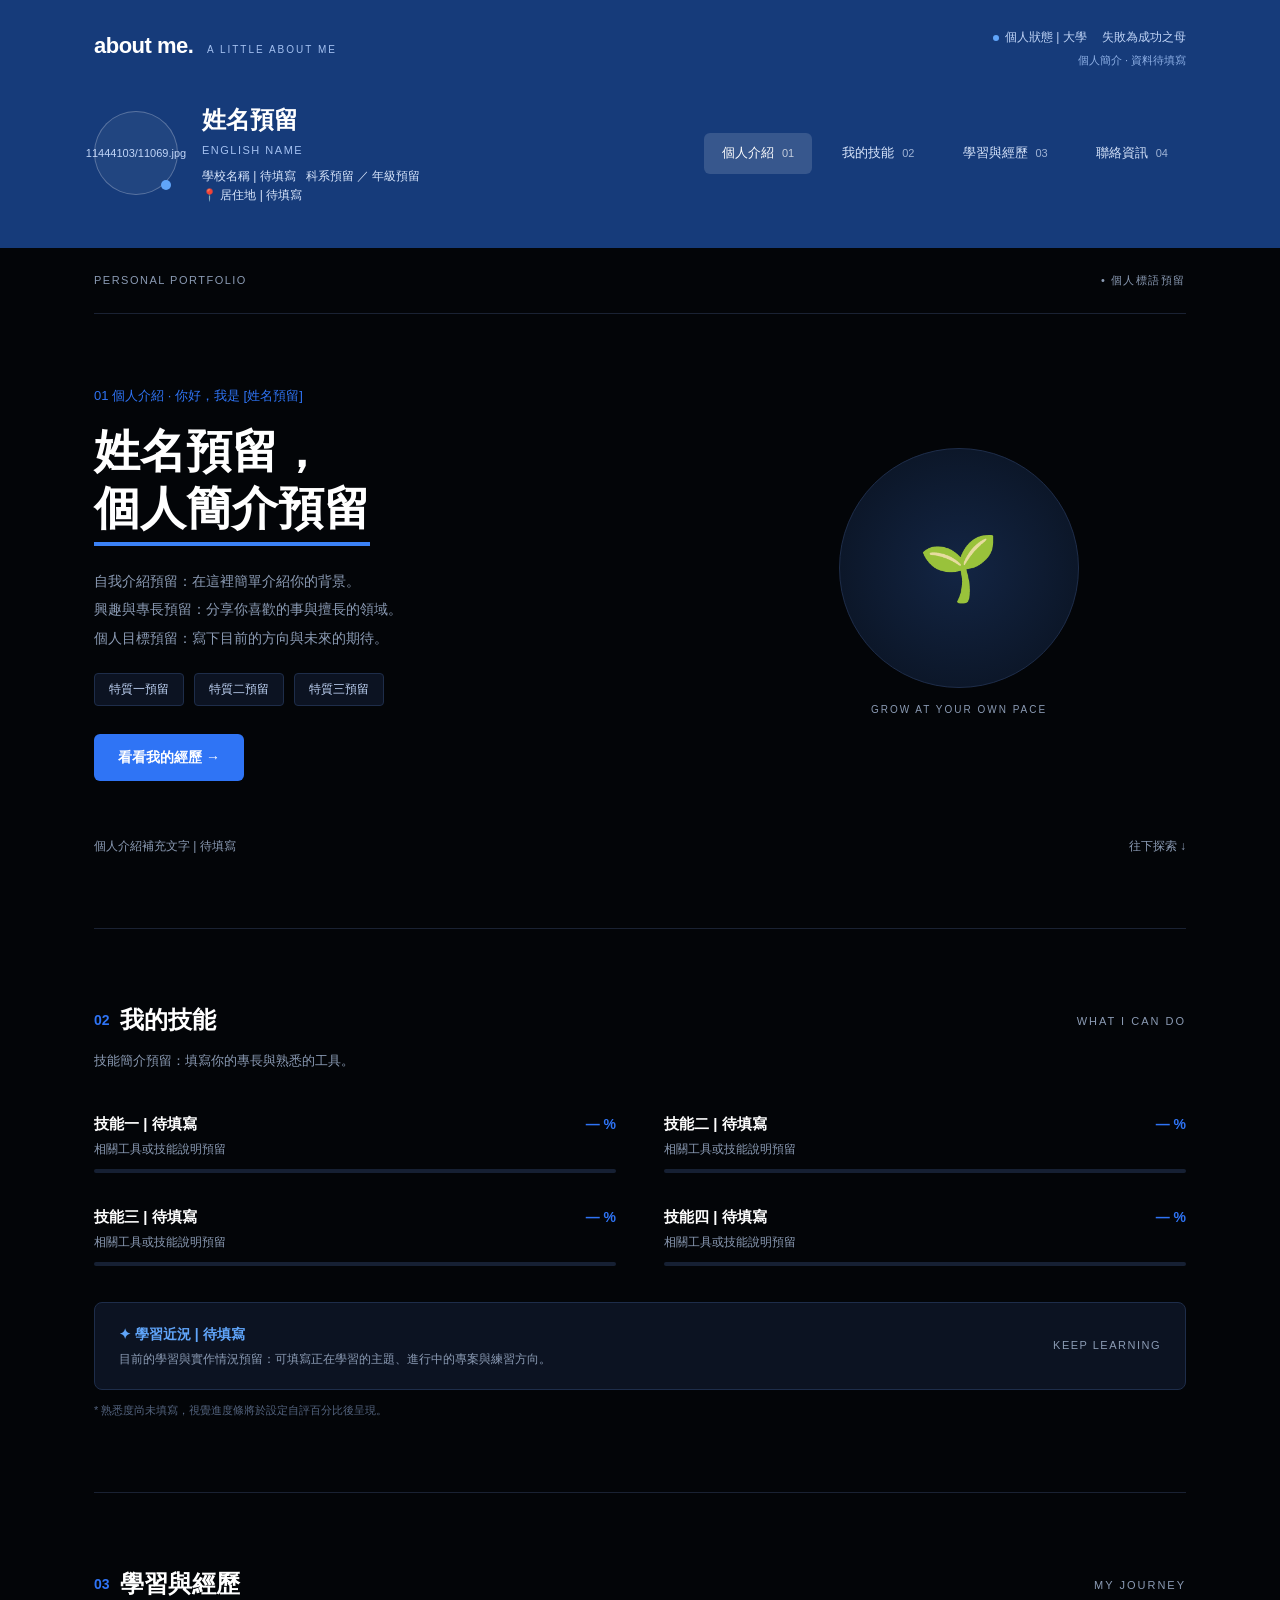
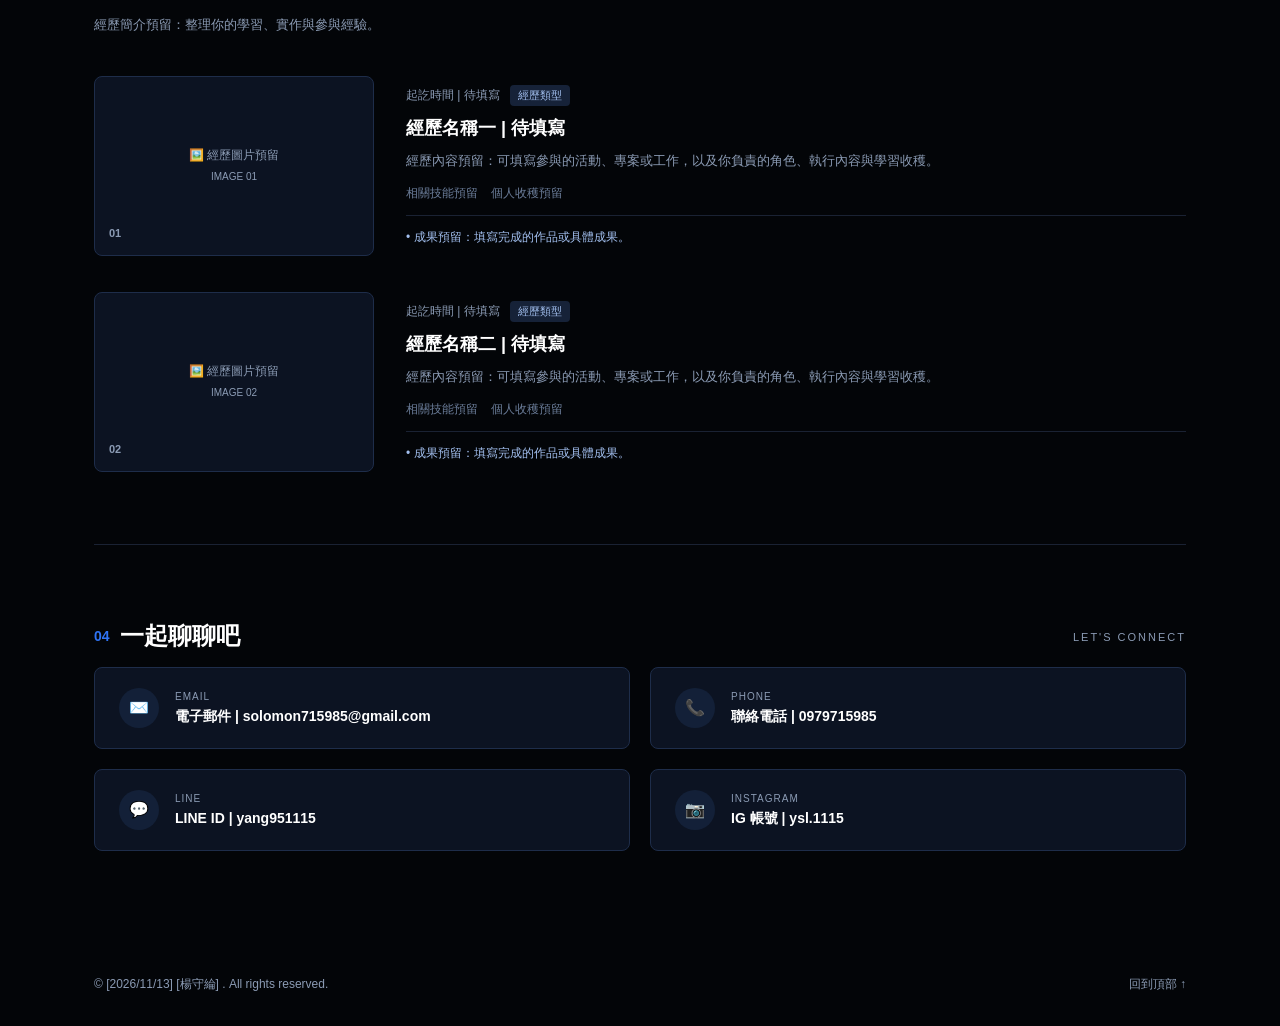
==== index.html @ 5f352452 "Add files via upload" ====
<!DOCTYPE html>
<html lang="zh-Hant">
<head>
    <meta charset="UTF-8">
    <meta name="viewport" content="width=device-width, initial-scale=1.0">
    <title>About Me - 個人作品集</title>
    <style>
        /* 全域樣式設定 */
        :root {
            --bg-black: #030508;
            --header-blue: #163b7a;
            --card-bg: #0c1322;
            --card-border: #1e2d4a;
            --accent-blue: #2f74f5;
            --text-main: #ffffff;
            --text-sub: #8b9bb4;
            --divider: #1a2233;
        }

        * {
            box-sizing: border-box;
            margin: 0;
            padding: 0;
        }

        html {
            scroll-behavior: smooth;
        }

        body {
            background-color: var(--bg-black);
            color: var(--text-main);
            font-family: "PingFang TC", "Microsoft JhengHei", -apple-system, BlinkMacSystemFont, sans-serif;
            line-height: 1.6;
        }

        .container {
            max-width: 1140px;
            margin: 0 auto;
            padding: 0 24px;
        }

        /* ================= 頁首 <header> ================= */
        header {
            background-color: var(--header-blue);
            padding: 28px 0 42px;
        }

        .header-top {
            display: flex;
            justify-content: space-between;
            align-items: flex-start;
            margin-bottom: 32px;
        }

        .logo {
            font-size: 22px;
            font-weight: 800;
            letter-spacing: -0.5px;
        }

        .logo span {
            font-size: 10px;
            font-weight: 400;
            letter-spacing: 2px;
            color: #a3c0f0;
            margin-left: 8px;
        }

        /* 右上角 <aside> */
        .header-aside {
            text-align: right;
            font-size: 12px;
            color: #c2d6f8;
        }

        .header-aside .status {
            display: inline-flex;
            align-items: center;
            gap: 6px;
            margin-right: 12px;
        }

        .header-aside .dot {
            width: 6px;
            height: 6px;
            background-color: #60a5fa;
            border-radius: 50%;
            display: inline-block;
        }

        .header-aside .sub-note {
            font-size: 11px;
            color: #8eb0e6;
            margin-top: 4px;
        }

        .header-main {
            display: flex;
            justify-content: space-between;
            align-items: center;
            flex-wrap: wrap;
            gap: 24px;
        }

        .profile-box {
            display: flex;
            align-items: center;
            gap: 24px;
        }

        .avatar-circle {
            width: 84px;
            height: 84px;
            border-radius: 50%;
            border: 1px solid rgba(255, 255, 255, 0.25);
            background-color: rgba(255, 255, 255, 0.05);
            display: flex;
            flex-direction: column;
            align-items: center;
            justify-content: center;
            font-size: 11px;
            color: #c2d6f8;
            position: relative;
        }

        .avatar-circle::after {
            content: "";
            width: 10px;
            height: 10px;
            background-color: #60a5fa;
            border-radius: 50%;
            position: absolute;
            bottom: 4px;
            right: 6px;
        }

        .profile-info h1 {
            font-size: 24px;
            margin-bottom: 2px;
        }

        .profile-info .en-name {
            font-size: 11px;
            letter-spacing: 1.5px;
            color: #a3c0f0;
            margin-bottom: 8px;
        }

        .profile-info .meta {
            font-size: 12px;
            color: #d9e6fc;
        }

        /* 導覽列 <nav> */
        nav ul {
            list-style: none;
            display: flex;
            gap: 12px;
            flex-wrap: wrap;
        }

        nav a {
            text-decoration: none;
            color: #d9e6fc;
            font-size: 13px;
            padding: 10px 18px;
            border-radius: 6px;
            display: inline-flex;
            align-items: center;
            gap: 8px;
            transition: background 0.2s;
        }

        nav a:hover, nav a.active {
            background-color: rgba(255, 255, 255, 0.14);
            color: #ffffff;
        }

        nav a span.num {
            font-size: 11px;
            opacity: 0.7;
        }

        /* ================= 頂部標語條 <aside> ================= */
        .top-banner-aside {
            display: flex;
            justify-content: space-between;
            align-items: center;
            padding: 24px 0;
            border-bottom: 1px solid var(--divider);
            font-size: 11px;
            letter-spacing: 1.5px;
            color: var(--text-sub);
        }

        /* ================= 共用區塊樣式 <section> ================= */
        section {
            padding: 72px 0;
            border-bottom: 1px solid var(--divider);
        }

        .section-header {
            display: flex;
            justify-content: space-between;
            align-items: baseline;
            margin-bottom: 12px;
        }

        .section-title {
            font-size: 24px;
            font-weight: 700;
            display: flex;
            align-items: center;
            gap: 10px;
        }

        .section-title .sec-num {
            color: var(--accent-blue);
            font-size: 14px;
            font-weight: 700;
        }

        .section-en {
            font-size: 11px;
            letter-spacing: 2px;
            color: var(--text-sub);
        }

        .section-desc {
            font-size: 13px;
            color: var(--text-sub);
            margin-bottom: 40px;
        }

        /* ================= 01 個人介紹 ================= */
        .hero-grid {
            display: grid;
            grid-template-columns: 1.3fr 1fr;
            gap: 48px;
            align-items: center;
        }

        .hero-kicker {
            color: var(--accent-blue);
            font-size: 13px;
            margin-bottom: 16px;
        }

        .hero-heading {
            font-size: 46px;
            font-weight: 800;
            line-height: 1.25;
            margin-bottom: 24px;
        }

        .hero-heading .underline {
            display: inline-block;
            border-bottom: 4px solid #3b82f6;
            padding-bottom: 4px;
        }

        .hero-lines {
            font-size: 14px;
            color: var(--text-sub);
            margin-bottom: 24px;
        }

        .hero-lines p {
            margin-bottom: 6px;
        }

        .trait-tags {
            display: flex;
            gap: 10px;
            margin-bottom: 28px;
        }

        .trait-tags span {
            background-color: var(--card-bg);
            border: 1px solid var(--card-border);
            padding: 6px 14px;
            border-radius: 4px;
            font-size: 12px;
            color: #c2d6f8;
        }

        .btn-primary {
            display: inline-flex;
            align-items: center;
            gap: 10px;
            background-color: var(--accent-blue);
            color: #ffffff;
            text-decoration: none;
            padding: 12px 24px;
            border-radius: 6px;
            font-size: 14px;
            font-weight: 600;
        }

        .hero-visual {
            display: flex;
            flex-direction: column;
            align-items: center;
        }

        .plant-circle {
            width: 240px;
            height: 240px;
            border-radius: 50%;
            background: radial-gradient(circle, #132544 0%, #09111e 100%);
            border: 1px solid var(--card-border);
            display: flex;
            align-items: center;
            justify-content: center;
            font-size: 64px;
            margin-bottom: 14px;
        }

        .plant-caption {
            font-size: 10px;
            letter-spacing: 2px;
            color: var(--text-sub);
        }

        .hero-bottom-bar {
            display: flex;
            justify-content: space-between;
            margin-top: 56px;
            font-size: 12px;
            color: var(--text-sub);
        }

        /* ================= 02 我的技能 ================= */
        .skills-grid {
            display: grid;
            grid-template-columns: repeat(2, 1fr);
            gap: 32px 48px;
            margin-bottom: 36px;
        }

        .skill-item-header {
            display: flex;
            justify-content: space-between;
            align-items: center;
            margin-bottom: 4px;
        }

        .skill-name {
            font-size: 15px;
            font-weight: 600;
        }

        .skill-percent {
            color: var(--accent-blue);
            font-size: 14px;
            font-weight: 700;
        }

        .skill-sub {
            font-size: 12px;
            color: var(--text-sub);
            margin-bottom: 10px;
        }

        .progress-bar {
            height: 4px;
            background-color: #162033;
            border-radius: 2px;
            overflow: hidden;
        }

        .learning-status-card {
            background-color: var(--card-bg);
            border: 1px solid var(--card-border);
            border-radius: 8px;
            padding: 20px 24px;
            display: flex;
            justify-content: space-between;
            align-items: center;
            margin-bottom: 12px;
        }

        .learning-status-left h4 {
            font-size: 14px;
            color: #60a5fa;
            margin-bottom: 4px;
        }

        .learning-status-left p {
            font-size: 12px;
            color: var(--text-sub);
        }

        .learning-status-right {
            font-size: 11px;
            letter-spacing: 1.5px;
            color: var(--text-sub);
        }

        .skill-footnote {
            font-size: 11px;
            color: #556580;
        }

        /* ================= 03 學習與經歷 (<article>) ================= */
        .exp-list {
            display: flex;
            flex-direction: column;
            gap: 36px;
        }

        article.exp-card {
            display: grid;
            grid-template-columns: 280px 1fr;
            gap: 32px;
            align-items: center;
        }

        .exp-img-box {
            background-color: var(--card-bg);
            border: 1px solid var(--card-border);
            border-radius: 8px;
            height: 180px;
            display: flex;
            flex-direction: column;
            align-items: center;
            justify-content: center;
            color: var(--text-sub);
            font-size: 12px;
            position: relative;
        }

        .exp-img-box .img-num {
            position: absolute;
            bottom: 12px;
            left: 14px;
            font-size: 11px;
            font-weight: 700;
        }

        .exp-meta {
            display: flex;
            align-items: center;
            gap: 10px;
            font-size: 12px;
            color: var(--text-sub);
            margin-bottom: 8px;
        }

        .exp-badge {
            background-color: #162238;
            padding: 2px 8px;
            border-radius: 4px;
            font-size: 11px;
            color: #a3c0f0;
        }

        .exp-content h3 {
            font-size: 18px;
            margin-bottom: 8px;
        }

        .exp-content p {
            font-size: 13px;
            color: var(--text-sub);
            margin-bottom: 12px;
        }

        .exp-tags {
            font-size: 12px;
            color: #6b7d99;
            padding-bottom: 12px;
            border-bottom: 1px solid var(--divider);
            margin-bottom: 12px;
        }

        .exp-result {
            font-size: 12px;
            color: #a3c0f0;
        }

        /* ================= 04 一起聊聊吧 (<article>) ================= */
        .contact-grid {
            display: grid;
            grid-template-columns: repeat(2, 1fr);
            gap: 20px;
            margin-bottom: 20px;
        }

        article.contact-card {
            background-color: var(--card-bg);
            border: 1px solid var(--card-border);
            border-radius: 8px;
            padding: 20px 24px;
            display: flex;
            justify-content: space-between;
            align-items: center;
        }

        .contact-left {
            display: flex;
            align-items: center;
            gap: 16px;
        }

        .contact-icon {
            width: 40px;
            height: 40px;
            border-radius: 50%;
            background-color: #132038;
            display: flex;
            align-items: center;
            justify-content: center;
            color: #60a5fa;
            font-size: 16px;
        }

        .contact-label {
            font-size: 10px;
            letter-spacing: 1px;
            color: var(--text-sub);
        }

        .contact-value {
            font-size: 14px;
            font-weight: 600;
        }

        .contact-badge {
            border: 1px solid var(--card-border);
            padding: 4px 10px;
            border-radius: 4px;
            font-size: 11px;
            color: var(--text-sub);
        }

        .contact-note {
            font-size: 12px;
            color: #556580;
        }

        /* ================= 頁尾 <footer> ================= */
        footer {
            padding: 32px 0;
            font-size: 12px;
            color: var(--text-sub);
        }

        .footer-inner {
            display: flex;
            justify-content: space-between;
            align-items: center;
        }

        .back-to-top {
            color: var(--text-sub);
            text-decoration: none;
        }

        .back-to-top:hover {
            color: #ffffff;
        }

        @media (max-width: 768px) {
            .hero-grid, .skills-grid, .contact-grid, article.exp-card {
                grid-template-columns: 1fr;
            }
        }
    </style>
</head>
<body>

    <!-- 1. 頁首區塊 <header> -->
    <header>
        <div class="container">
            <div class="header-top">
                <div class="logo">about me. <span>A LITTLE ABOUT ME</span></div>
                
                <!-- 輔助資訊 <aside> -->
                <aside class="header-aside">
                    <span class="status"><i class="dot"></i> 個人狀態 | 大學</span>
                    <span>失敗為成功之母</span>
                    <div class="sub-note">個人簡介 · 資料待填寫</div>
                </aside>
            </div>

            <div class="header-main">
                <div class="profile-box">
                    <div class="avatar-circle">11444103/11069.jpg</div>
                    <div class="profile-info">
                        <h1>姓名預留</h1>
                        <div class="en-name">ENGLISH NAME</div>
                        <div class="meta">學校名稱 | 待填寫 &nbsp; 科系預留 ／ 年級預留</div>
                        <div class="meta">📍 居住地 | 待填寫</div>
                    </div>
                </div>

                <!-- 導覽選單 <nav> -->
                <nav>
                    <ul>
                        <li><a href="#section1" class="active">個人介紹 <span class="num">01</span></a></li>
                        <li><a href="#section2">我的技能 <span class="num">02</span></a></li>
                        <li><a href="#section3">學習與經歷 <span class="num">03</span></a></li>
                        <li><a href="#section4">聯絡資訊 <span class="num">04</span></a></li>
                    </ul>
                </nav>
            </div>
        </div>
    </header>

    <div class="container">
        <!-- 頂部標語輔助欄 <aside> -->
        <aside class="top-banner-aside">
            <span>PERSONAL PORTFOLIO</span>
            <span>• 個人標語預留</span>
        </aside>

        <!-- 2. 第一區塊：01 個人介紹 <section> -->
        <section id="section1">
            <div class="hero-grid">
                <div>
                    <div class="hero-kicker">01 個人介紹 · 你好，我是 [姓名預留]</div>
                    <h2 class="hero-heading">
                        姓名預留，<br>
                        <span class="underline">個人簡介預留</span>
                    </h2>
                    <div class="hero-lines">
                        <p>自我介紹預留：在這裡簡單介紹你的背景。</p>
                        <p>興趣與專長預留：分享你喜歡的事與擅長的領域。</p>
                        <p>個人目標預留：寫下目前的方向與未來的期待。</p>
                    </div>
                    <div class="trait-tags">
                        <span>特質一預留</span>
                        <span>特質二預留</span>
                        <span>特質三預留</span>
                    </div>
                    <a href="#section3" class="btn-primary">看看我的經歷 →</a>
                </div>

                <div class="hero-visual">
                    <div class="plant-circle">🌱</div>
                    <div class="plant-caption">GROW AT YOUR OWN PACE</div>
                </div>
            </div>

            <div class="hero-bottom-bar">
                <span>個人介紹補充文字 | 待填寫</span>
                <span>往下探索 ↓</span>
            </div>
        </section>

        <!-- 3. 第二區塊：02 我的技能 <section> -->
        <section id="section2">
            <div class="section-header">
                <h2 class="section-title"><span class="sec-num">02</span> 我的技能</h2>
                <span class="section-en">WHAT I CAN DO</span>
            </div>
            <p class="section-desc">技能簡介預留：填寫你的專長與熟悉的工具。</p>

            <div class="skills-grid">
                <div>
                    <div class="skill-item-header">
                        <span class="skill-name">技能一 | 待填寫</span>
                        <span class="skill-percent">— %</span>
                    </div>
                    <div class="skill-sub">相關工具或技能說明預留</div>
                    <div class="progress-bar"></div>
                </div>

                <div>
                    <div class="skill-item-header">
                        <span class="skill-name">技能二 | 待填寫</span>
                        <span class="skill-percent">— %</span>
                    </div>
                    <div class="skill-sub">相關工具或技能說明預留</div>
                    <div class="progress-bar"></div>
                </div>

                <div>
                    <div class="skill-item-header">
                        <span class="skill-name">技能三 | 待填寫</span>
                        <span class="skill-percent">— %</span>
                    </div>
                    <div class="skill-sub">相關工具或技能說明預留</div>
                    <div class="progress-bar"></div>
                </div>

                <div>
                    <div class="skill-item-header">
                        <span class="skill-name">技能四 | 待填寫</span>
                        <span class="skill-percent">— %</span>
                    </div>
                    <div class="skill-sub">相關工具或技能說明預留</div>
                    <div class="progress-bar"></div>
                </div>
            </div>

            <div class="learning-status-card">
                <div class="learning-status-left">
                    <h4>✦ 學習近況 | 待填寫</h4>
                    <p>目前的學習與實作情況預留：可填寫正在學習的主題、進行中的專案與練習方向。</p>
                </div>
                <div class="learning-status-right">KEEP LEARNING</div>
            </div>
            <div class="skill-footnote">* 熟悉度尚未填寫，視覺進度條將於設定自評百分比後呈現。</div>
        </section>

        <!-- 4. 第三區塊：03 學習與經歷 <section> -->
        <section id="section3">
            <div class="section-header">
                <h2 class="section-title"><span class="sec-num">03</span> 學習與經歷</h2>
                <span class="section-en">MY JOURNEY</span>
            </div>
            <p class="section-desc">經歷簡介預留：整理你的學習、實作與參與經驗。</p>

            <div class="exp-list">
                <!-- 獨立經歷卡片 <article> -->
                <article class="exp-card">
                    <div class="exp-img-box">
                        <span>🖼️ 經歷圖片預留</span>
                        <span style="font-size:10px; margin-top:4px;">IMAGE 01</span>
                        <span class="img-num">01</span>
                    </div>
                    <div class="exp-content">
                        <div class="exp-meta">
                            <span>起訖時間 | 待填寫</span>
                            <span class="exp-badge">經歷類型</span>
                        </div>
                        <h3>經歷名稱一 | 待填寫</h3>
                        <p>經歷內容預留：可填寫參與的活動、專案或工作，以及你負責的角色、執行內容與學習收穫。</p>
                        <div class="exp-tags">相關技能預留 &nbsp;&nbsp; 個人收穫預留</div>
                        <div class="exp-result">• 成果預留：填寫完成的作品或具體成果。</div>
                    </div>
                </article>

                <!-- 獨立經歷卡片 <article> -->
                <article class="exp-card">
                    <div class="exp-img-box">
                        <span>🖼️ 經歷圖片預留</span>
                        <span style="font-size:10px; margin-top:4px;">IMAGE 02</span>
                        <span class="img-num">02</span>
                    </div>
                    <div class="exp-content">
                        <div class="exp-meta">
                            <span>起訖時間 | 待填寫</span>
                            <span class="exp-badge">經歷類型</span>
                        </div>
                        <h3>經歷名稱二 | 待填寫</h3>
                        <p>經歷內容預留：可填寫參與的活動、專案或工作，以及你負責的角色、執行內容與學習收穫。</p>
                        <div class="exp-tags">相關技能預留 &nbsp;&nbsp; 個人收穫預留</div>
                        <div class="exp-result">• 成果預留：填寫完成的作品或具體成果。</div>
                    </div>
                </article>
            </div>
        </section>

        <!-- 5. 第四區塊：04 一起聊聊吧 <section> -->
        <section id="section4" style="border-bottom: none;">
            <div class="section-header">
                <h2 class="section-title"><span class="sec-num">04</span> 一起聊聊吧</h2>
                <span class="section-en">LET'S CONNECT</span>
            </div>
            

            <div class="contact-grid">
                <!-- 聯絡資訊卡片 <article> -->
                <article class="contact-card">
                    <div class="contact-left">
                        <div class="contact-icon">✉️</div>
                        <div>
                            <div class="contact-label">EMAIL</div>
                            <div class="contact-value">電子郵件 | solomon715985@gmail.com</div>
                        </div>
                    </div>
                   
                </article>

                <article class="contact-card">
                    <div class="contact-left">
                        <div class="contact-icon">📞</div>
                        <div>
                            <div class="contact-label">PHONE</div>
                            <div class="contact-value">聯絡電話 | 0979715985</div>
                        </div>
                    </div>
                    
                </article>

                <article class="contact-card">
                    <div class="contact-left">
                        <div class="contact-icon">💬</div>
                        <div>
                            <div class="contact-label">LINE</div>
                            <div class="contact-value">LINE ID | yang951115</div>
                        </div>
                    </div>
                   
                </article>

                <article class="contact-card">
                    <div class="contact-left">
                        <div class="contact-icon">📷</div>
                        <div>
                            <div class="contact-label">INSTAGRAM</div>
                            <div class="contact-value">IG 帳號 | ysl.1115</div>
                        </div>
                    </div>
                   
                </article>
            </div>

        </section>
    </div>

    <!-- 6. 頁尾區塊 <footer> -->
    <footer>
        <div class="container footer-inner">
            <div>© [2026/11/13] [楊守綸] . All rights reserved.</div>
            <a href="#" class="back-to-top">回到頂部 ↑</a>
        </div>
    </footer>

</body>
</html>
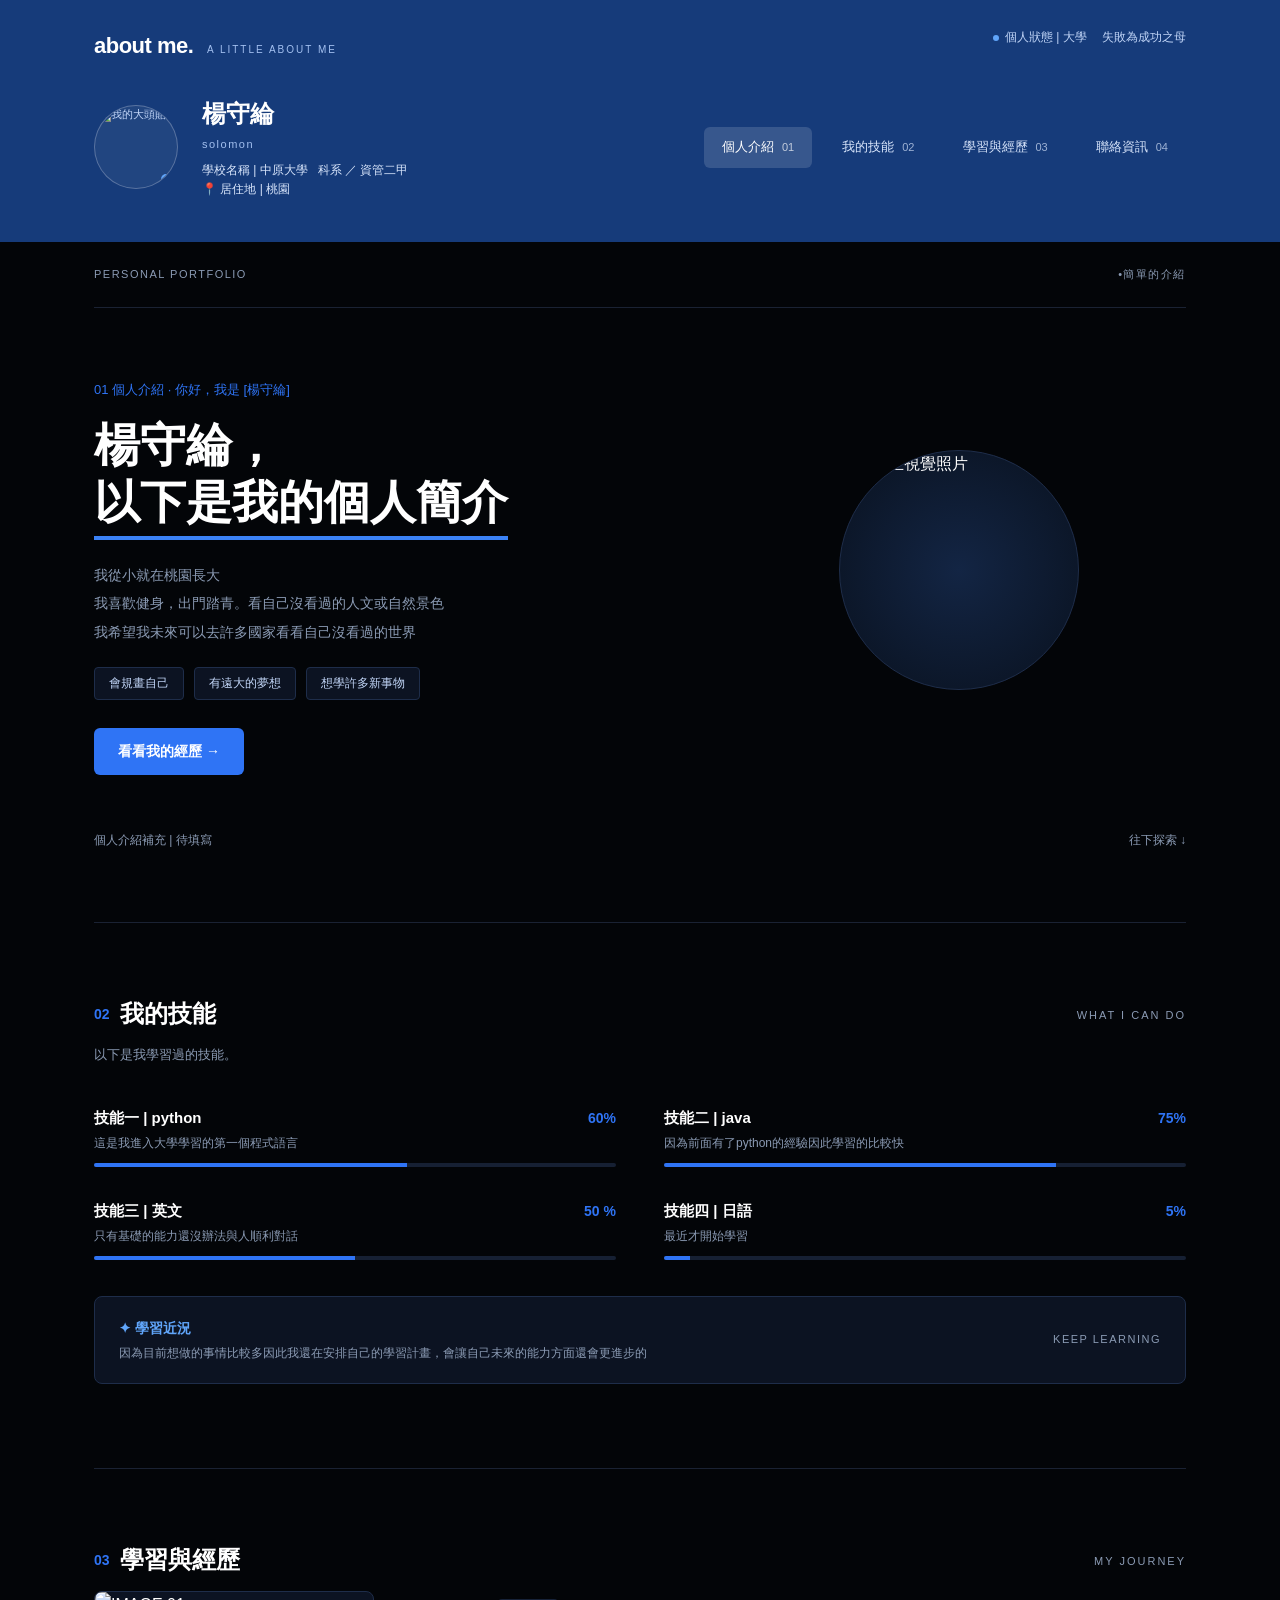
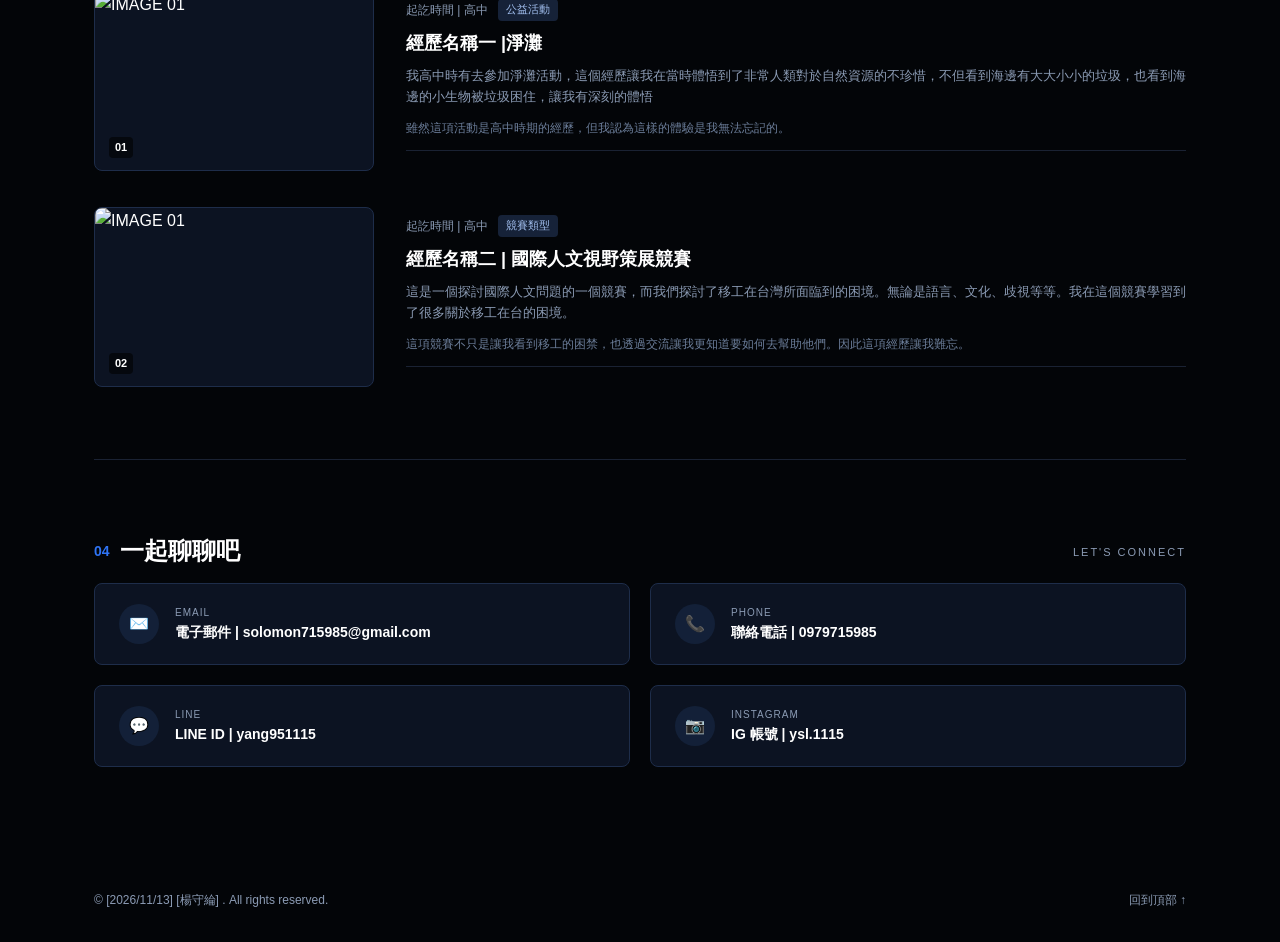
==== commit 654cb19d: "Add files via upload" ====
--- a/index.html
+++ b/index.html
@@ -4,599 +4,40 @@
     <meta charset="UTF-8">
     <meta name="viewport" content="width=device-width, initial-scale=1.0">
     <title>About Me - 個人作品集</title>
-    <style>
-        /* 全域樣式設定 */
-        :root {
-            --bg-black: #030508;
-            --header-blue: #163b7a;
-            --card-bg: #0c1322;
-            --card-border: #1e2d4a;
-            --accent-blue: #2f74f5;
-            --text-main: #ffffff;
-            --text-sub: #8b9bb4;
-            --divider: #1a2233;
-        }
-
-        * {
-            box-sizing: border-box;
-            margin: 0;
-            padding: 0;
-        }
-
-        html {
-            scroll-behavior: smooth;
-        }
-
-        body {
-            background-color: var(--bg-black);
-            color: var(--text-main);
-            font-family: "PingFang TC", "Microsoft JhengHei", -apple-system, BlinkMacSystemFont, sans-serif;
-            line-height: 1.6;
-        }
-
-        .container {
-            max-width: 1140px;
-            margin: 0 auto;
-            padding: 0 24px;
-        }
-
-        /* ================= 頁首 <header> ================= */
-        header {
-            background-color: var(--header-blue);
-            padding: 28px 0 42px;
-        }
-
-        .header-top {
-            display: flex;
-            justify-content: space-between;
-            align-items: flex-start;
-            margin-bottom: 32px;
-        }
-
-        .logo {
-            font-size: 22px;
-            font-weight: 800;
-            letter-spacing: -0.5px;
-        }
-
-        .logo span {
-            font-size: 10px;
-            font-weight: 400;
-            letter-spacing: 2px;
-            color: #a3c0f0;
-            margin-left: 8px;
-        }
-
-        /* 右上角 <aside> */
-        .header-aside {
-            text-align: right;
-            font-size: 12px;
-            color: #c2d6f8;
-        }
-
-        .header-aside .status {
-            display: inline-flex;
-            align-items: center;
-            gap: 6px;
-            margin-right: 12px;
-        }
-
-        .header-aside .dot {
-            width: 6px;
-            height: 6px;
-            background-color: #60a5fa;
-            border-radius: 50%;
-            display: inline-block;
-        }
-
-        .header-aside .sub-note {
-            font-size: 11px;
-            color: #8eb0e6;
-            margin-top: 4px;
-        }
-
-        .header-main {
-            display: flex;
-            justify-content: space-between;
-            align-items: center;
-            flex-wrap: wrap;
-            gap: 24px;
-        }
-
-        .profile-box {
-            display: flex;
-            align-items: center;
-            gap: 24px;
-        }
-
-        .avatar-circle {
-            width: 84px;
-            height: 84px;
-            border-radius: 50%;
-            border: 1px solid rgba(255, 255, 255, 0.25);
-            background-color: rgba(255, 255, 255, 0.05);
-            display: flex;
-            flex-direction: column;
-            align-items: center;
-            justify-content: center;
-            font-size: 11px;
-            color: #c2d6f8;
-            position: relative;
-        }
-
-        .avatar-circle::after {
-            content: "";
-            width: 10px;
-            height: 10px;
-            background-color: #60a5fa;
-            border-radius: 50%;
-            position: absolute;
-            bottom: 4px;
-            right: 6px;
-        }
-
-        .profile-info h1 {
-            font-size: 24px;
-            margin-bottom: 2px;
-        }
-
-        .profile-info .en-name {
-            font-size: 11px;
-            letter-spacing: 1.5px;
-            color: #a3c0f0;
-            margin-bottom: 8px;
-        }
-
-        .profile-info .meta {
-            font-size: 12px;
-            color: #d9e6fc;
-        }
-
-        /* 導覽列 <nav> */
-        nav ul {
-            list-style: none;
-            display: flex;
-            gap: 12px;
-            flex-wrap: wrap;
-        }
-
-        nav a {
-            text-decoration: none;
-            color: #d9e6fc;
-            font-size: 13px;
-            padding: 10px 18px;
-            border-radius: 6px;
-            display: inline-flex;
-            align-items: center;
-            gap: 8px;
-            transition: background 0.2s;
-        }
-
-        nav a:hover, nav a.active {
-            background-color: rgba(255, 255, 255, 0.14);
-            color: #ffffff;
-        }
-
-        nav a span.num {
-            font-size: 11px;
-            opacity: 0.7;
-        }
-
-        /* ================= 頂部標語條 <aside> ================= */
-        .top-banner-aside {
-            display: flex;
-            justify-content: space-between;
-            align-items: center;
-            padding: 24px 0;
-            border-bottom: 1px solid var(--divider);
-            font-size: 11px;
-            letter-spacing: 1.5px;
-            color: var(--text-sub);
-        }
-
-        /* ================= 共用區塊樣式 <section> ================= */
-        section {
-            padding: 72px 0;
-            border-bottom: 1px solid var(--divider);
-        }
-
-        .section-header {
-            display: flex;
-            justify-content: space-between;
-            align-items: baseline;
-            margin-bottom: 12px;
-        }
-
-        .section-title {
-            font-size: 24px;
-            font-weight: 700;
-            display: flex;
-            align-items: center;
-            gap: 10px;
-        }
-
-        .section-title .sec-num {
-            color: var(--accent-blue);
-            font-size: 14px;
-            font-weight: 700;
-        }
-
-        .section-en {
-            font-size: 11px;
-            letter-spacing: 2px;
-            color: var(--text-sub);
-        }
-
-        .section-desc {
-            font-size: 13px;
-            color: var(--text-sub);
-            margin-bottom: 40px;
-        }
-
-        /* ================= 01 個人介紹 ================= */
-        .hero-grid {
-            display: grid;
-            grid-template-columns: 1.3fr 1fr;
-            gap: 48px;
-            align-items: center;
-        }
-
-        .hero-kicker {
-            color: var(--accent-blue);
-            font-size: 13px;
-            margin-bottom: 16px;
-        }
-
-        .hero-heading {
-            font-size: 46px;
-            font-weight: 800;
-            line-height: 1.25;
-            margin-bottom: 24px;
-        }
-
-        .hero-heading .underline {
-            display: inline-block;
-            border-bottom: 4px solid #3b82f6;
-            padding-bottom: 4px;
-        }
-
-        .hero-lines {
-            font-size: 14px;
-            color: var(--text-sub);
-            margin-bottom: 24px;
-        }
-
-        .hero-lines p {
-            margin-bottom: 6px;
-        }
-
-        .trait-tags {
-            display: flex;
-            gap: 10px;
-            margin-bottom: 28px;
-        }
-
-        .trait-tags span {
-            background-color: var(--card-bg);
-            border: 1px solid var(--card-border);
-            padding: 6px 14px;
-            border-radius: 4px;
-            font-size: 12px;
-            color: #c2d6f8;
-        }
-
-        .btn-primary {
-            display: inline-flex;
-            align-items: center;
-            gap: 10px;
-            background-color: var(--accent-blue);
-            color: #ffffff;
-            text-decoration: none;
-            padding: 12px 24px;
-            border-radius: 6px;
-            font-size: 14px;
-            font-weight: 600;
-        }
-
-        .hero-visual {
-            display: flex;
-            flex-direction: column;
-            align-items: center;
-        }
-
-        .plant-circle {
-            width: 240px;
-            height: 240px;
-            border-radius: 50%;
-            background: radial-gradient(circle, #132544 0%, #09111e 100%);
-            border: 1px solid var(--card-border);
-            display: flex;
-            align-items: center;
-            justify-content: center;
-            font-size: 64px;
-            margin-bottom: 14px;
-        }
-
-        .plant-caption {
-            font-size: 10px;
-            letter-spacing: 2px;
-            color: var(--text-sub);
-        }
-
-        .hero-bottom-bar {
-            display: flex;
-            justify-content: space-between;
-            margin-top: 56px;
-            font-size: 12px;
-            color: var(--text-sub);
-        }
-
-        /* ================= 02 我的技能 ================= */
-        .skills-grid {
-            display: grid;
-            grid-template-columns: repeat(2, 1fr);
-            gap: 32px 48px;
-            margin-bottom: 36px;
-        }
-
-        .skill-item-header {
-            display: flex;
-            justify-content: space-between;
-            align-items: center;
-            margin-bottom: 4px;
-        }
-
-        .skill-name {
-            font-size: 15px;
-            font-weight: 600;
-        }
-
-        .skill-percent {
-            color: var(--accent-blue);
-            font-size: 14px;
-            font-weight: 700;
-        }
-
-        .skill-sub {
-            font-size: 12px;
-            color: var(--text-sub);
-            margin-bottom: 10px;
-        }
-
-        .progress-bar {
-            height: 4px;
-            background-color: #162033;
-            border-radius: 2px;
-            overflow: hidden;
-        }
-
-        .learning-status-card {
-            background-color: var(--card-bg);
-            border: 1px solid var(--card-border);
-            border-radius: 8px;
-            padding: 20px 24px;
-            display: flex;
-            justify-content: space-between;
-            align-items: center;
-            margin-bottom: 12px;
-        }
-
-        .learning-status-left h4 {
-            font-size: 14px;
-            color: #60a5fa;
-            margin-bottom: 4px;
-        }
-
-        .learning-status-left p {
-            font-size: 12px;
-            color: var(--text-sub);
-        }
-
-        .learning-status-right {
-            font-size: 11px;
-            letter-spacing: 1.5px;
-            color: var(--text-sub);
-        }
-
-        .skill-footnote {
-            font-size: 11px;
-            color: #556580;
-        }
-
-        /* ================= 03 學習與經歷 (<article>) ================= */
-        .exp-list {
-            display: flex;
-            flex-direction: column;
-            gap: 36px;
-        }
-
-        article.exp-card {
-            display: grid;
-            grid-template-columns: 280px 1fr;
-            gap: 32px;
-            align-items: center;
-        }
-
-        .exp-img-box {
-            background-color: var(--card-bg);
-            border: 1px solid var(--card-border);
-            border-radius: 8px;
-            height: 180px;
-            display: flex;
-            flex-direction: column;
-            align-items: center;
-            justify-content: center;
-            color: var(--text-sub);
-            font-size: 12px;
-            position: relative;
-        }
-
-        .exp-img-box .img-num {
-            position: absolute;
-            bottom: 12px;
-            left: 14px;
-            font-size: 11px;
-            font-weight: 700;
-        }
-
-        .exp-meta {
-            display: flex;
-            align-items: center;
-            gap: 10px;
-            font-size: 12px;
-            color: var(--text-sub);
-            margin-bottom: 8px;
-        }
-
-        .exp-badge {
-            background-color: #162238;
-            padding: 2px 8px;
-            border-radius: 4px;
-            font-size: 11px;
-            color: #a3c0f0;
-        }
-
-        .exp-content h3 {
-            font-size: 18px;
-            margin-bottom: 8px;
-        }
-
-        .exp-content p {
-            font-size: 13px;
-            color: var(--text-sub);
-            margin-bottom: 12px;
-        }
-
-        .exp-tags {
-            font-size: 12px;
-            color: #6b7d99;
-            padding-bottom: 12px;
-            border-bottom: 1px solid var(--divider);
-            margin-bottom: 12px;
-        }
-
-        .exp-result {
-            font-size: 12px;
-            color: #a3c0f0;
-        }
-
-        /* ================= 04 一起聊聊吧 (<article>) ================= */
-        .contact-grid {
-            display: grid;
-            grid-template-columns: repeat(2, 1fr);
-            gap: 20px;
-            margin-bottom: 20px;
-        }
-
-        article.contact-card {
-            background-color: var(--card-bg);
-            border: 1px solid var(--card-border);
-            border-radius: 8px;
-            padding: 20px 24px;
-            display: flex;
-            justify-content: space-between;
-            align-items: center;
-        }
-
-        .contact-left {
-            display: flex;
-            align-items: center;
-            gap: 16px;
-        }
-
-        .contact-icon {
-            width: 40px;
-            height: 40px;
-            border-radius: 50%;
-            background-color: #132038;
-            display: flex;
-            align-items: center;
-            justify-content: center;
-            color: #60a5fa;
-            font-size: 16px;
-        }
-
-        .contact-label {
-            font-size: 10px;
-            letter-spacing: 1px;
-            color: var(--text-sub);
-        }
-
-        .contact-value {
-            font-size: 14px;
-            font-weight: 600;
-        }
-
-        .contact-badge {
-            border: 1px solid var(--card-border);
-            padding: 4px 10px;
-            border-radius: 4px;
-            font-size: 11px;
-            color: var(--text-sub);
-        }
-
-        .contact-note {
-            font-size: 12px;
-            color: #556580;
-        }
-
-        /* ================= 頁尾 <footer> ================= */
-        footer {
-            padding: 32px 0;
-            font-size: 12px;
-            color: var(--text-sub);
-        }
-
-        .footer-inner {
-            display: flex;
-            justify-content: space-between;
-            align-items: center;
-        }
-
-        .back-to-top {
-            color: var(--text-sub);
-            text-decoration: none;
-        }
-
-        .back-to-top:hover {
-            color: #ffffff;
-        }
-
-        @media (max-width: 768px) {
-            .hero-grid, .skills-grid, .contact-grid, article.exp-card {
-                grid-template-columns: 1fr;
-            }
-        }
-    </style>
-</head>
+    <link rel="stylesheet" href="style.css">
+   
 <body>
 
-    <!-- 1. 頁首區塊 <header> -->
+   
     <header>
         <div class="container">
             <div class="header-top">
                 <div class="logo">about me. <span>A LITTLE ABOUT ME</span></div>
                 
-                <!-- 輔助資訊 <aside> -->
+               
                 <aside class="header-aside">
                     <span class="status"><i class="dot"></i> 個人狀態 | 大學</span>
                     <span>失敗為成功之母</span>
-                    <div class="sub-note">個人簡介 · 資料待填寫</div>
+                    
                 </aside>
             </div>
 
             <div class="header-main">
                 <div class="profile-box">
-                    <div class="avatar-circle">11444103/11069.jpg</div>
+                    <div class="avatar-circle">
+                        <img src="image/11069.jpg" alt="我的大頭貼">
+                    </div>
                     <div class="profile-info">
-                        <h1>姓名預留</h1>
-                        <div class="en-name">ENGLISH NAME</div>
-                        <div class="meta">學校名稱 | 待填寫 &nbsp; 科系預留 ／ 年級預留</div>
-                        <div class="meta">📍 居住地 | 待填寫</div>
-                    </div>
-                </div>
-
-                <!-- 導覽選單 <nav> -->
+                        <h1>
+                            楊守綸
+                        </h1>
+                        <div class="en-name">solomon</div>
+                        <div class="meta">學校名稱 | 中原大學 &nbsp; 科系 ／ 資管二甲</div>
+                        <div class="meta">📍 居住地 | 桃園</div>
+                    </div>
+                </div>
+
+               
                 <nav>
                     <ul>
                         <li><a href="#section1" class="active">個人介紹 <span class="num">01</span></a></li>
@@ -610,152 +51,155 @@
     </header>
 
     <div class="container">
-        <!-- 頂部標語輔助欄 <aside> -->
+       
         <aside class="top-banner-aside">
             <span>PERSONAL PORTFOLIO</span>
-            <span>• 個人標語預留</span>
+            <span>•簡單的介紹</span>
         </aside>
 
-        <!-- 2. 第一區塊：01 個人介紹 <section> -->
+        
         <section id="section1">
             <div class="hero-grid">
                 <div>
-                    <div class="hero-kicker">01 個人介紹 · 你好，我是 [姓名預留]</div>
+                    <div class="hero-kicker">01 個人介紹 · 你好，我是 [楊守綸]</div>
                     <h2 class="hero-heading">
-                        姓名預留，<br>
-                        <span class="underline">個人簡介預留</span>
+                        楊守綸，<br>
+                        <span class="underline">以下是我的個人簡介</span>
                     </h2>
                     <div class="hero-lines">
-                        <p>自我介紹預留：在這裡簡單介紹你的背景。</p>
-                        <p>興趣與專長預留：分享你喜歡的事與擅長的領域。</p>
-                        <p>個人目標預留：寫下目前的方向與未來的期待。</p>
+                        <p>我從小就在桃園長大</p>
+                        <p>我喜歡健身，出門踏青。看自己沒看過的人文或自然景色</p>
+                        <p>我希望我未來可以去許多國家看看自己沒看過的世界</p>
                     </div>
                     <div class="trait-tags">
-                        <span>特質一預留</span>
-                        <span>特質二預留</span>
-                        <span>特質三預留</span>
+                        <span>會規畫自己</span>
+                        <span>有遠大的夢想</span>
+                        <span>想學許多新事物</span>
                     </div>
                     <a href="#section3" class="btn-primary">看看我的經歷 →</a>
                 </div>
 
                 <div class="hero-visual">
-                    <div class="plant-circle">🌱</div>
-                    <div class="plant-caption">GROW AT YOUR OWN PACE</div>
+
+                    <div class="plant-circle">
+                 <img src="image/68079784-C58B-4B7F-B96C-1973CE5ACB9F.jpeg" alt="個人主視覺照片">
+                </div>
+                    <div class="plant-caption"></div>
                 </div>
             </div>
 
             <div class="hero-bottom-bar">
-                <span>個人介紹補充文字 | 待填寫</span>
+                <span>個人介紹補充 | 待填寫</span>
                 <span>往下探索 ↓</span>
             </div>
         </section>
 
-        <!-- 3. 第二區塊：02 我的技能 <section> -->
+        
         <section id="section2">
             <div class="section-header">
                 <h2 class="section-title"><span class="sec-num">02</span> 我的技能</h2>
                 <span class="section-en">WHAT I CAN DO</span>
             </div>
-            <p class="section-desc">技能簡介預留：填寫你的專長與熟悉的工具。</p>
+            <p class="section-desc">以下是我學習過的技能。</p>
 
             <div class="skills-grid">
                 <div>
                     <div class="skill-item-header">
-                        <span class="skill-name">技能一 | 待填寫</span>
-                        <span class="skill-percent">— %</span>
-                    </div>
-                    <div class="skill-sub">相關工具或技能說明預留</div>
-                    <div class="progress-bar"></div>
-                </div>
-
-                <div>
-                    <div class="skill-item-header">
-                        <span class="skill-name">技能二 | 待填寫</span>
-                        <span class="skill-percent">— %</span>
-                    </div>
-                    <div class="skill-sub">相關工具或技能說明預留</div>
-                    <div class="progress-bar"></div>
-                </div>
-
-                <div>
-                    <div class="skill-item-header">
-                        <span class="skill-name">技能三 | 待填寫</span>
-                        <span class="skill-percent">— %</span>
-                    </div>
-                    <div class="skill-sub">相關工具或技能說明預留</div>
-                    <div class="progress-bar"></div>
-                </div>
-
-                <div>
-                    <div class="skill-item-header">
-                        <span class="skill-name">技能四 | 待填寫</span>
-                        <span class="skill-percent">— %</span>
-                    </div>
-                    <div class="skill-sub">相關工具或技能說明預留</div>
-                    <div class="progress-bar"></div>
+                        <span class="skill-name">技能一 | python</span>
+                        <span class="skill-percent">60%</span>
+                    </div>
+                    <div class="skill-sub">這是我進入大學學習的第一個程式語言</div>
+                    <div class="progress-bar"><div style="width: 60%; height: 100%; background-color: #2f74f5;"></div></div>
+                </div>
+
+                <div>
+                    <div class="skill-item-header">
+                        <span class="skill-name">技能二 | java</span>
+                        <span class="skill-percent">75%</span>
+                    </div>
+                    <div class="skill-sub">因為前面有了python的經驗因此學習的比較快</div>
+                    <div class="progress-bar"><div style="width: 75%; height: 100%; background-color: #2f74f5;"></div></div>
+                </div>
+
+                <div>
+                    <div class="skill-item-header">
+                        <span class="skill-name">技能三 | 英文</span>
+                        <span class="skill-percent">50 %</span>
+                    </div>
+                    <div class="skill-sub">只有基礎的能力還沒辦法與人順利對話</div>
+                    <div class="progress-bar"><div style="width: 50%; height: 100%; background-color: #2f74f5;"></div></div>
+                </div>
+
+                <div>
+                    <div class="skill-item-header">
+                        <span class="skill-name">技能四 | 日語</span>
+                        <span class="skill-percent">5%</span>
+                    </div>
+                    <div class="skill-sub">最近才開始學習</div>
+                    <div class="progress-bar"><div style="width: 5%; height: 100%; background-color: #2f74f5;"></div></div>
                 </div>
             </div>
 
             <div class="learning-status-card">
                 <div class="learning-status-left">
-                    <h4>✦ 學習近況 | 待填寫</h4>
-                    <p>目前的學習與實作情況預留：可填寫正在學習的主題、進行中的專案與練習方向。</p>
+                    <h4>✦ 學習近況</h4>
+                    <p>因為目前想做的事情比較多因此我還在安排自己的學習計畫，會讓自己未來的能力方面還會更進步的</p>
                 </div>
                 <div class="learning-status-right">KEEP LEARNING</div>
             </div>
-            <div class="skill-footnote">* 熟悉度尚未填寫，視覺進度條將於設定自評百分比後呈現。</div>
-        </section>
-
-        <!-- 4. 第三區塊：03 學習與經歷 <section> -->
+            
+        </section>
+
+        
         <section id="section3">
             <div class="section-header">
                 <h2 class="section-title"><span class="sec-num">03</span> 學習與經歷</h2>
                 <span class="section-en">MY JOURNEY</span>
             </div>
-            <p class="section-desc">經歷簡介預留：整理你的學習、實作與參與經驗。</p>
+            
 
             <div class="exp-list">
-                <!-- 獨立經歷卡片 <article> -->
+               
                 <article class="exp-card">
                     <div class="exp-img-box">
-                        <span>🖼️ 經歷圖片預留</span>
+                        <img src="image/IMG_4965.jpeg" alt="IMAGE 01">
                         <span style="font-size:10px; margin-top:4px;">IMAGE 01</span>
                         <span class="img-num">01</span>
                     </div>
                     <div class="exp-content">
                         <div class="exp-meta">
-                            <span>起訖時間 | 待填寫</span>
-                            <span class="exp-badge">經歷類型</span>
-                        </div>
-                        <h3>經歷名稱一 | 待填寫</h3>
-                        <p>經歷內容預留：可填寫參與的活動、專案或工作，以及你負責的角色、執行內容與學習收穫。</p>
-                        <div class="exp-tags">相關技能預留 &nbsp;&nbsp; 個人收穫預留</div>
-                        <div class="exp-result">• 成果預留：填寫完成的作品或具體成果。</div>
-                    </div>
-                </article>
-
-                <!-- 獨立經歷卡片 <article> -->
+                            <span>起訖時間 | 高中</span>
+                            <span class="exp-badge">公益活動</span>
+                        </div>
+                        <h3>經歷名稱一 |淨灘</h3>
+                        <p>我高中時有去參加淨灘活動，這個經歷讓我在當時體悟到了非常人類對於自然資源的不珍惜，不但看到海邊有大大小小的垃圾，也看到海邊的小生物被垃圾困住，讓我有深刻的體悟</p>
+                        <div class="exp-tags">雖然這項活動是高中時期的經歷，但我認為這樣的體驗是我無法忘記的。</div>
+                       
+                    </div>
+                </article>
+
+                
                 <article class="exp-card">
                     <div class="exp-img-box">
-                        <span>🖼️ 經歷圖片預留</span>
+                        <img src="image/IMG_4965.jpeg" alt="IMAGE 01">
                         <span style="font-size:10px; margin-top:4px;">IMAGE 02</span>
                         <span class="img-num">02</span>
                     </div>
                     <div class="exp-content">
                         <div class="exp-meta">
-                            <span>起訖時間 | 待填寫</span>
-                            <span class="exp-badge">經歷類型</span>
-                        </div>
-                        <h3>經歷名稱二 | 待填寫</h3>
-                        <p>經歷內容預留：可填寫參與的活動、專案或工作，以及你負責的角色、執行內容與學習收穫。</p>
-                        <div class="exp-tags">相關技能預留 &nbsp;&nbsp; 個人收穫預留</div>
-                        <div class="exp-result">• 成果預留：填寫完成的作品或具體成果。</div>
-                    </div>
-                </article>
-            </div>
-        </section>
-
-        <!-- 5. 第四區塊：04 一起聊聊吧 <section> -->
+                            <span>起訖時間 | 高中</span>
+                            <span class="exp-badge">競賽類型</span>
+                        </div>
+                        <h3>經歷名稱二 | 國際人文視野策展競賽</h3>
+                        <p>這是一個探討國際人文問題的一個競賽，而我們探討了移工在台灣所面臨到的困境。無論是語言、文化、歧視等等。我在這個競賽學習到了很多關於移工在台的困境。</p>
+                        <div class="exp-tags">這項競賽不只是讓我看到移工的困禁，也透過交流讓我更知道要如何去幫助他們。因此這項經歷讓我難忘。</div>
+                        
+                    </div>
+                </article>
+            </div>
+        </section>
+
+       
         <section id="section4" style="border-bottom: none;">
             <div class="section-header">
                 <h2 class="section-title"><span class="sec-num">04</span> 一起聊聊吧</h2>
@@ -764,7 +208,7 @@
             
 
             <div class="contact-grid">
-                <!-- 聯絡資訊卡片 <article> -->
+            
                 <article class="contact-card">
                     <div class="contact-left">
                         <div class="contact-icon">✉️</div>
@@ -813,7 +257,7 @@
         </section>
     </div>
 
-    <!-- 6. 頁尾區塊 <footer> -->
+    
     <footer>
         <div class="container footer-inner">
             <div>© [2026/11/13] [楊守綸] . All rights reserved.</div>
--- a/style.css
+++ b/style.css
@@ -0,0 +1,593 @@
+
+        /* 全域樣式設定 */
+        :root {
+            --bg-black: #030508;
+            --header-blue: #163b7a;
+            --card-bg: #0c1322;
+            --card-border: #1e2d4a;
+            --accent-blue: #2f74f5;
+            --text-main: #ffffff;
+            --text-sub: #8b9bb4;
+            --divider: #1a2233;
+        }
+
+        * {
+            box-sizing: border-box;
+            margin: 0;
+            padding: 0;
+        }
+
+        html {
+            scroll-behavior: smooth;
+        }
+
+        body {
+            background-color: var(--bg-black);
+            color: var(--text-main);
+            font-family: "PingFang TC", "Microsoft JhengHei", -apple-system, BlinkMacSystemFont, sans-serif;
+            line-height: 1.6;
+        }
+
+        .container {
+            max-width: 1140px;
+            margin: 0 auto;
+            padding: 0 24px;
+        }
+
+        /* ================= 頁首 <header> ================= */
+        header {
+            background-color: var(--header-blue);
+            padding: 28px 0 42px;
+        }
+
+        .header-top {
+            display: flex;
+            justify-content: space-between;
+            align-items: flex-start;
+            margin-bottom: 32px;
+        }
+
+        .logo {
+            font-size: 22px;
+            font-weight: 800;
+            letter-spacing: -0.5px;
+        }
+
+        .logo span {
+            font-size: 10px;
+            font-weight: 400;
+            letter-spacing: 2px;
+            color: #a3c0f0;
+            margin-left: 8px;
+        }
+
+        /* 右上角 <aside> */
+        .header-aside {
+            text-align: right;
+            font-size: 12px;
+            color: #c2d6f8;
+        }
+
+        .header-aside .status {
+            display: inline-flex;
+            align-items: center;
+            gap: 6px;
+            margin-right: 12px;
+        }
+
+        .header-aside .dot {
+            width: 6px;
+            height: 6px;
+            background-color: #60a5fa;
+            border-radius: 50%;
+            display: inline-block;
+        }
+
+        .header-aside .sub-note {
+            font-size: 11px;
+            color: #8eb0e6;
+            margin-top: 4px;
+        }
+
+        .header-main {
+            display: flex;
+            justify-content: space-between;
+            align-items: center;
+            flex-wrap: wrap;
+            gap: 24px;
+        }
+
+        .profile-box {
+            display: flex;
+            align-items: center;
+            gap: 24px;
+        }
+
+        .avatar-circle {
+            width: 84px;
+            height: 84px;
+            border-radius: 50%;
+            border: 1px solid rgba(255, 255, 255, 0.25);
+            background-color: rgba(255, 255, 255, 0.05);
+            display: flex;
+            flex-direction: column;
+            align-items: center;
+            justify-content: center;
+            font-size: 11px;
+            color: #c2d6f8;
+            position: relative;
+            overflow: hidden;
+        }
+
+      
+.avatar-circle::after {
+    content: "";
+    width: 10px;
+    height: 10px;
+    background-color: #60a5fa;
+    border-radius: 50%;
+    position: absolute;
+    bottom: 4px;
+    right: 6px;
+    display: block;   
+}
+
+
+.avatar-circle img {
+    width: 100%;
+    height: 100%;
+    object-fit: cover;          
+    object-position: center top; 
+    display: block;
+}
+
+        .profile-info h1 {
+            font-size: 24px;
+            margin-bottom: 2px;
+        }
+
+        .profile-info .en-name {
+            font-size: 11px;
+            letter-spacing: 1.5px;
+            color: #a3c0f0;
+            margin-bottom: 8px;
+        }
+
+        .profile-info .meta {
+            font-size: 12px;
+            color: #d9e6fc;
+        }
+
+        /* 導覽列 <nav> */
+        nav ul {
+            list-style: none;
+            display: flex;
+            gap: 12px;
+            flex-wrap: wrap;
+        }
+
+        nav a {
+            text-decoration: none;
+            color: #d9e6fc;
+            font-size: 13px;
+            padding: 10px 18px;
+            border-radius: 6px;
+            display: inline-flex;
+            align-items: center;
+            gap: 8px;
+            transition: background 0.2s;
+        }
+
+        nav a:hover, nav a.active {
+            background-color: rgba(255, 255, 255, 0.14);
+            color: #ffffff;
+        }
+
+        nav a span.num {
+            font-size: 11px;
+            opacity: 0.7;
+        }
+
+        /* ================= 頂部標語條 <aside> ================= */
+        .top-banner-aside {
+            display: flex;
+            justify-content: space-between;
+            align-items: center;
+            padding: 24px 0;
+            border-bottom: 1px solid var(--divider);
+            font-size: 11px;
+            letter-spacing: 1.5px;
+            color: var(--text-sub);
+        }
+
+        /* ================= 共用區塊樣式 <section> ================= */
+        section {
+            padding: 72px 0;
+            border-bottom: 1px solid var(--divider);
+        }
+
+        .section-header {
+            display: flex;
+            justify-content: space-between;
+            align-items: baseline;
+            margin-bottom: 12px;
+        }
+
+        .section-title {
+            font-size: 24px;
+            font-weight: 700;
+            display: flex;
+            align-items: center;
+            gap: 10px;
+        }
+
+        .section-title .sec-num {
+            color: var(--accent-blue);
+            font-size: 14px;
+            font-weight: 700;
+        }
+
+        .section-en {
+            font-size: 11px;
+            letter-spacing: 2px;
+            color: var(--text-sub);
+        }
+
+        .section-desc {
+            font-size: 13px;
+            color: var(--text-sub);
+            margin-bottom: 40px;
+        }
+
+        /* ================= 01 個人介紹 ================= */
+        .hero-grid {
+            display: grid;
+            grid-template-columns: 1.3fr 1fr;
+            gap: 48px;
+            align-items: center;
+        }
+
+        .hero-kicker {
+            color: var(--accent-blue);
+            font-size: 13px;
+            margin-bottom: 16px;
+        }
+
+        .hero-heading {
+            font-size: 46px;
+            font-weight: 800;
+            line-height: 1.25;
+            margin-bottom: 24px;
+        }
+
+        .hero-heading .underline {
+            display: inline-block;
+            border-bottom: 4px solid #3b82f6;
+            padding-bottom: 4px;
+        }
+
+        .hero-lines {
+            font-size: 14px;
+            color: var(--text-sub);
+            margin-bottom: 24px;
+        }
+
+        .hero-lines p {
+            margin-bottom: 6px;
+        }
+
+        .trait-tags {
+            display: flex;
+            gap: 10px;
+            margin-bottom: 28px;
+        }
+
+        .trait-tags span {
+            background-color: var(--card-bg);
+            border: 1px solid var(--card-border);
+            padding: 6px 14px;
+            border-radius: 4px;
+            font-size: 12px;
+            color: #c2d6f8;
+        }
+
+        .btn-primary {
+            display: inline-flex;
+            align-items: center;
+            gap: 10px;
+            background-color: var(--accent-blue);
+            color: #ffffff;
+            text-decoration: none;
+            padding: 12px 24px;
+            border-radius: 6px;
+            font-size: 14px;
+            font-weight: 600;
+        }
+
+        .hero-visual {
+            display: flex;
+            flex-direction: column;
+            align-items: center;
+        }
+
+        .plant-circle {
+    width: 240px;
+    height: 240px;
+    border-radius: 50%; 
+    background: radial-gradient(circle, #132544 0%, #09111e 100%);
+    border: 1px solid var(--card-border);
+    position: relative;
+    overflow: hidden;
+    display: flex;
+    align-items: center;
+    justify-content: center;
+    margin-bottom: 14px;
+}
+
+
+.plant-circle img {
+    width: 100%;
+    height: 100%;
+    object-fit: cover;
+    display: block;
+}
+
+        .plant-caption {
+            font-size: 10px;
+            letter-spacing: 2px;
+            color: var(--text-sub);
+        }
+
+        .hero-bottom-bar {
+            display: flex;
+            justify-content: space-between;
+            margin-top: 56px;
+            font-size: 12px;
+            color: var(--text-sub);
+        }
+
+        /* ================= 02 我的技能 ================= */
+        .skills-grid {
+            display: grid;
+            grid-template-columns: repeat(2, 1fr);
+            gap: 32px 48px;
+            margin-bottom: 36px;
+        }
+
+        .skill-item-header {
+            display: flex;
+            justify-content: space-between;
+            align-items: center;
+            margin-bottom: 4px;
+        }
+
+        .skill-name {
+            font-size: 15px;
+            font-weight: 600;
+        }
+
+        .skill-percent {
+            color: var(--accent-blue);
+            font-size: 14px;
+            font-weight: 700;
+        }
+
+        .skill-sub {
+            font-size: 12px;
+            color: var(--text-sub);
+            margin-bottom: 10px;
+        }
+
+        .progress-bar {
+            height: 4px;
+            background-color: #162033;
+            border-radius: 2px;
+            overflow: hidden;
+        }
+
+        .learning-status-card {
+            background-color: var(--card-bg);
+            border: 1px solid var(--card-border);
+            border-radius: 8px;
+            padding: 20px 24px;
+            display: flex;
+            justify-content: space-between;
+            align-items: center;
+            margin-bottom: 12px;
+        }
+
+        .learning-status-left h4 {
+            font-size: 14px;
+            color: #60a5fa;
+            margin-bottom: 4px;
+        }
+
+        .learning-status-left p {
+            font-size: 12px;
+            color: var(--text-sub);
+        }
+
+        .learning-status-right {
+            font-size: 11px;
+            letter-spacing: 1.5px;
+            color: var(--text-sub);
+        }
+
+        .skill-footnote {
+            font-size: 11px;
+            color: #556580;
+        }
+
+        /* ================= 03 學習與經歷 (<article>) ================= */
+        .exp-list {
+            display: flex;
+            flex-direction: column;
+            gap: 36px;
+        }
+
+        article.exp-card {
+            display: grid;
+            grid-template-columns: 280px 1fr;
+            gap: 32px;
+            align-items: center;
+        }
+
+        .exp-img-box {
+    background-color: var(--card-bg);
+    border: 1px solid var(--card-border);
+    border-radius: 8px;
+    height: 180px;
+    position: relative;
+    overflow: hidden; /* 讓圖片跟著框框圓角裁切 */
+}
+
+/* 控制放進框框裡的圖片 */
+.exp-img-box img {
+    width: 100%;
+    height: 100%;
+    object-fit: cover; /* 讓圖片填滿框框；若想完整看見整張照片可改為 contain */
+    display: block;
+}
+
+.exp-img-box .img-num {
+    position: absolute;
+    bottom: 12px;
+    left: 14px;
+    font-size: 11px;
+    font-weight: 700;
+    color: #ffffff;
+    background-color: rgba(0, 0, 0, 0.6); /* 加上半透明黑底讓數字看得更清楚 */
+    padding: 2px 6px;
+    border-radius: 4px;
+    z-index: 2;
+}
+
+        .exp-meta {
+            display: flex;
+            align-items: center;
+            gap: 10px;
+            font-size: 12px;
+            color: var(--text-sub);
+            margin-bottom: 8px;
+        }
+
+        .exp-badge {
+            background-color: #162238;
+            padding: 2px 8px;
+            border-radius: 4px;
+            font-size: 11px;
+            color: #a3c0f0;
+        }
+
+        .exp-content h3 {
+            font-size: 18px;
+            margin-bottom: 8px;
+        }
+
+        .exp-content p {
+            font-size: 13px;
+            color: var(--text-sub);
+            margin-bottom: 12px;
+        }
+
+        .exp-tags {
+            font-size: 12px;
+            color: #6b7d99;
+            padding-bottom: 12px;
+            border-bottom: 1px solid var(--divider);
+            margin-bottom: 12px;
+        }
+
+        .exp-result {
+            font-size: 12px;
+            color: #a3c0f0;
+        }
+
+        /* ================= 04 一起聊聊吧 (<article>) ================= */
+        .contact-grid {
+            display: grid;
+            grid-template-columns: repeat(2, 1fr);
+            gap: 20px;
+            margin-bottom: 20px;
+        }
+
+        article.contact-card {
+            background-color: var(--card-bg);
+            border: 1px solid var(--card-border);
+            border-radius: 8px;
+            padding: 20px 24px;
+            display: flex;
+            justify-content: space-between;
+            align-items: center;
+        }
+
+        .contact-left {
+            display: flex;
+            align-items: center;
+            gap: 16px;
+        }
+
+        .contact-icon {
+            width: 40px;
+            height: 40px;
+            border-radius: 50%;
+            background-color: #132038;
+            display: flex;
+            align-items: center;
+            justify-content: center;
+            color: #60a5fa;
+            font-size: 16px;
+        }
+
+        .contact-label {
+            font-size: 10px;
+            letter-spacing: 1px;
+            color: var(--text-sub);
+        }
+
+        .contact-value {
+            font-size: 14px;
+            font-weight: 600;
+        }
+
+        .contact-badge {
+            border: 1px solid var(--card-border);
+            padding: 4px 10px;
+            border-radius: 4px;
+            font-size: 11px;
+            color: var(--text-sub);
+        }
+
+        .contact-note {
+            font-size: 12px;
+            color: #556580;
+        }
+
+        /* ================= 頁尾 <footer> ================= */
+        footer {
+            padding: 32px 0;
+            font-size: 12px;
+            color: var(--text-sub);
+        }
+
+        .footer-inner {
+            display: flex;
+            justify-content: space-between;
+            align-items: center;
+        }
+
+        .back-to-top {
+            color: var(--text-sub);
+            text-decoration: none;
+        }
+
+        .back-to-top:hover {
+            color: #ffffff;
+        }
+
+        @media (max-width: 768px) {
+            .hero-grid, .skills-grid, .contact-grid, article.exp-card {
+                grid-template-columns: 1fr;
+            }
+        }
+   
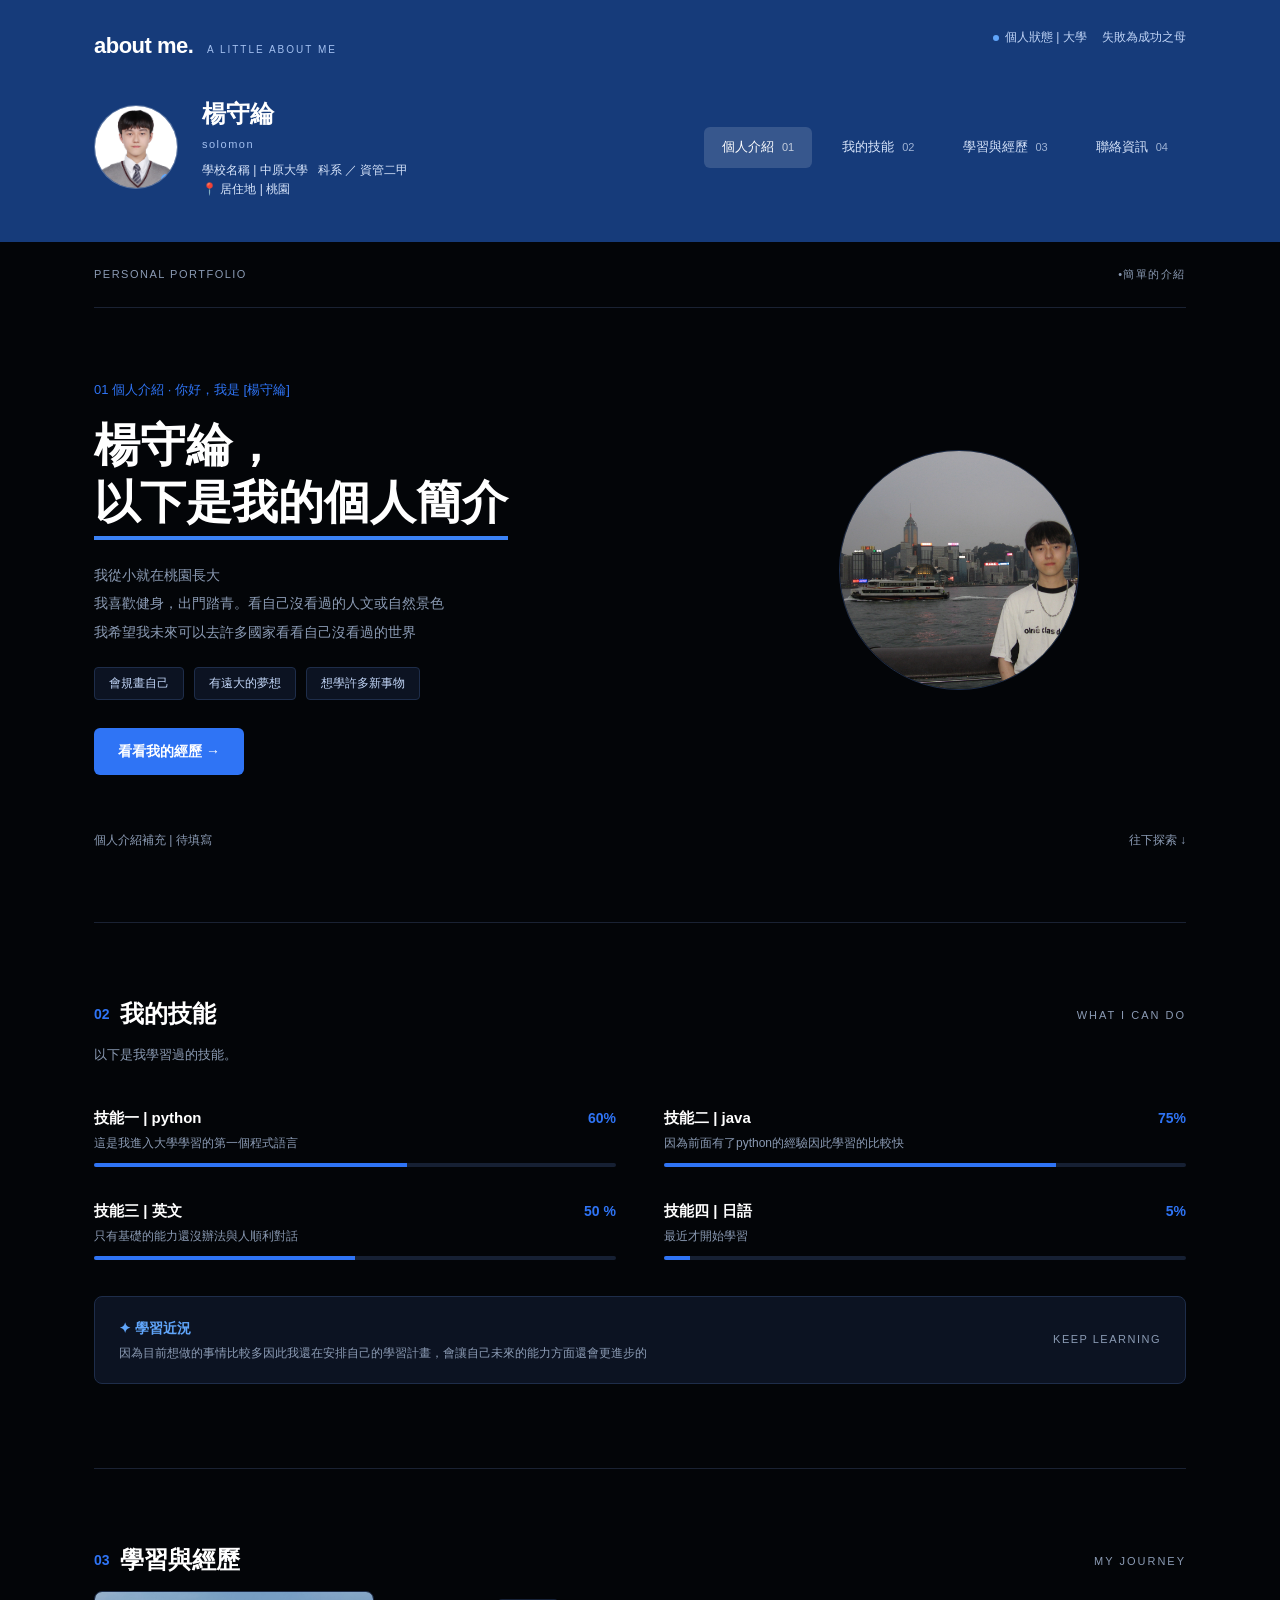
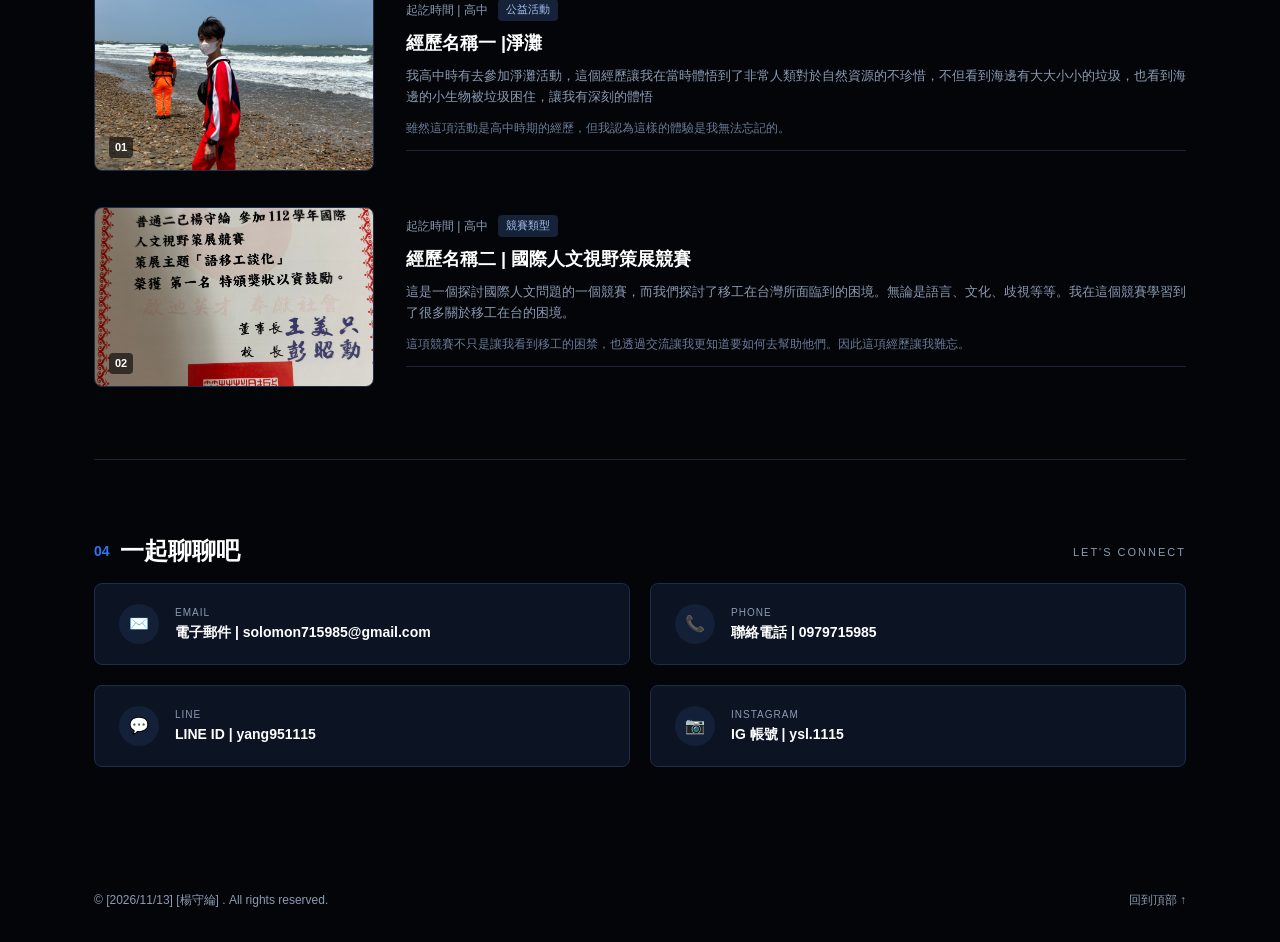
==== commit 8ed408aa: "Add files via upload" ====
--- a/index.html
+++ b/index.html
@@ -162,7 +162,7 @@
                
                 <article class="exp-card">
                     <div class="exp-img-box">
-                        <img src="image/IMG_4965.jpeg" alt="IMAGE 01">
+                        <img src="image/IMG_5111.jpeg" alt="IMAGE 01">
                         <span style="font-size:10px; margin-top:4px;">IMAGE 01</span>
                         <span class="img-num">01</span>
                     </div>
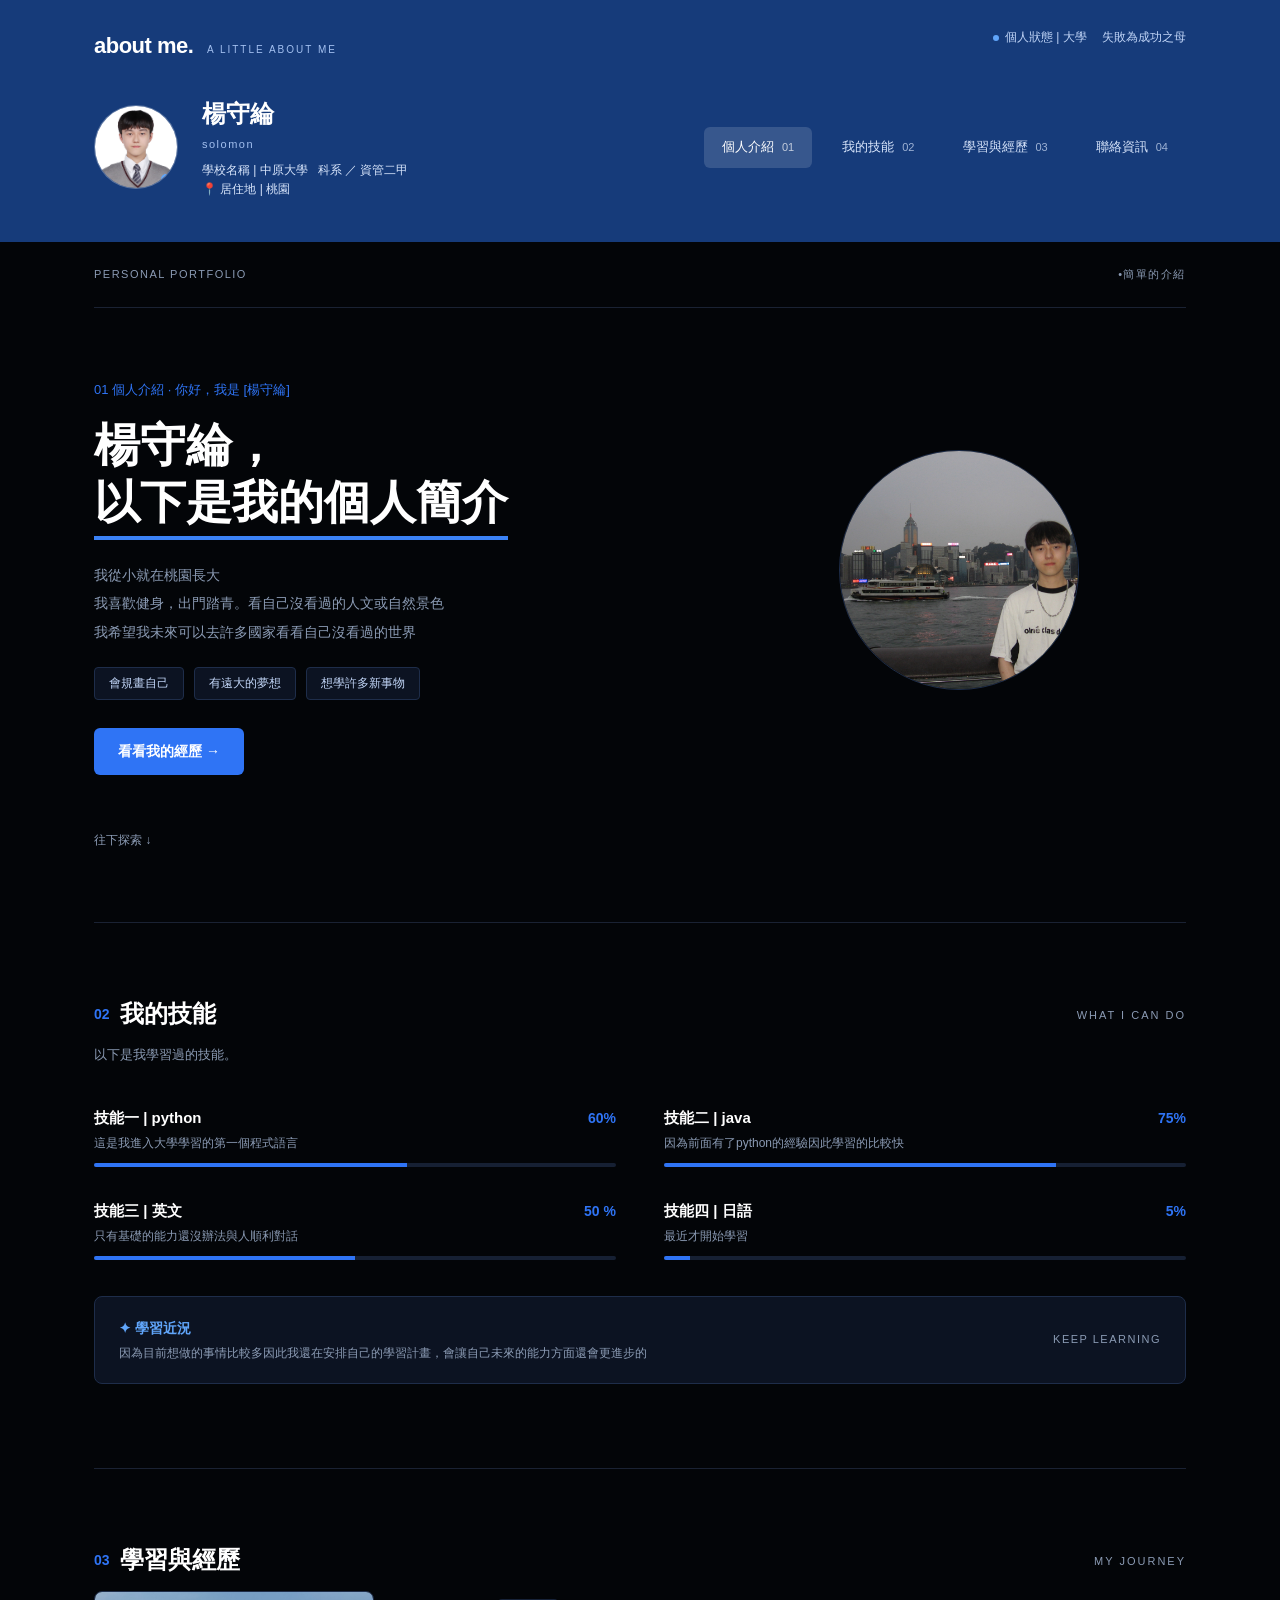
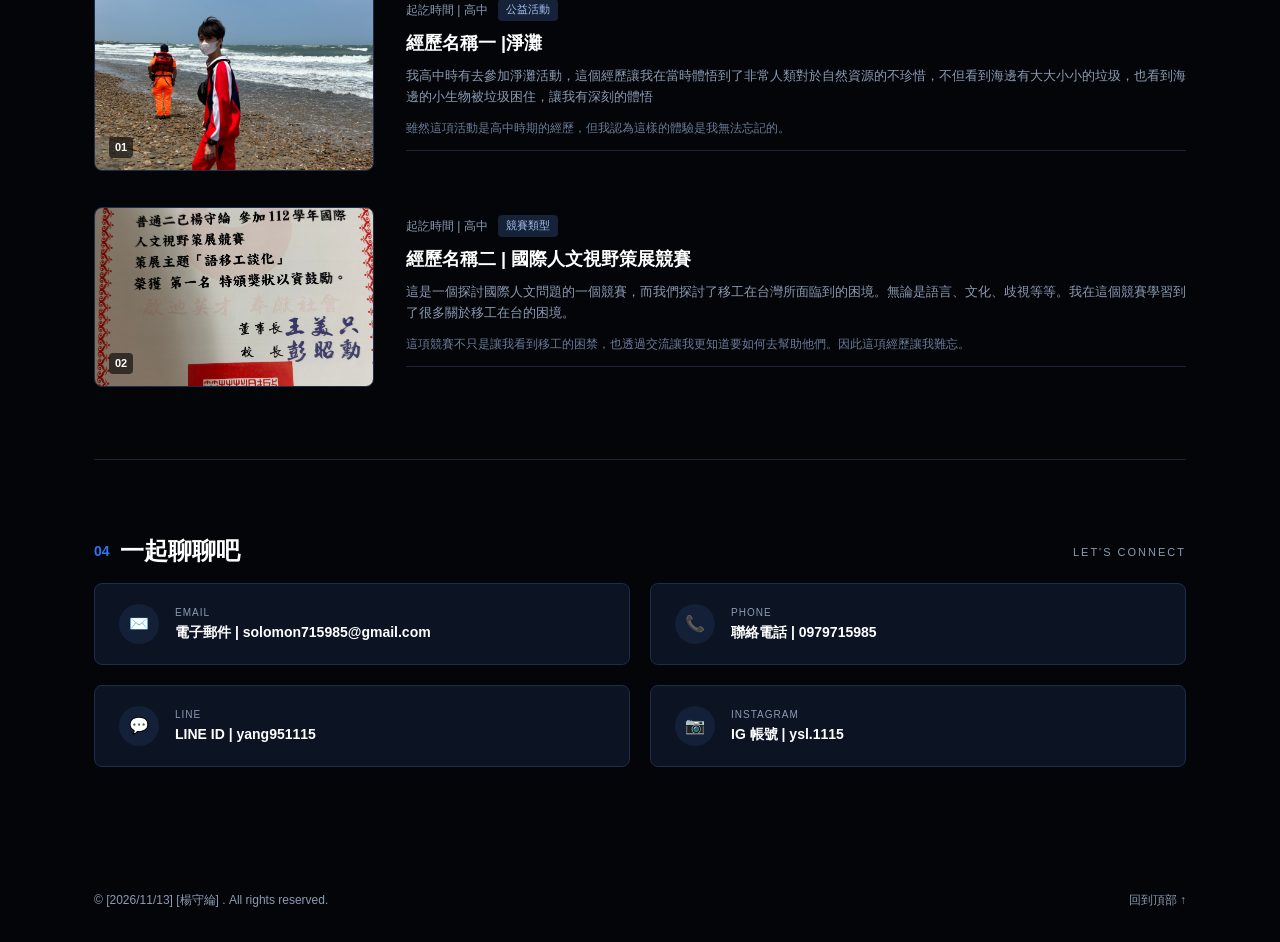
==== commit 5ed5ce40: "Add files via upload" ====
--- a/index.html
+++ b/index.html
@@ -89,7 +89,7 @@
             </div>
 
             <div class="hero-bottom-bar">
-                <span>個人介紹補充 | 待填寫</span>
+                
                 <span>往下探索 ↓</span>
             </div>
         </section>
--- a/style.css
+++ b/style.css
@@ -1,5 +1,5 @@
 
-        /* 全域樣式設定 */
+        
         :root {
             --bg-black: #030508;
             --header-blue: #163b7a;
@@ -34,7 +34,7 @@
             padding: 0 24px;
         }
 
-        /* ================= 頁首 <header> ================= */
+    
         header {
             background-color: var(--header-blue);
             padding: 28px 0 42px;
@@ -61,7 +61,7 @@
             margin-left: 8px;
         }
 
-        /* 右上角 <aside> */
+      
         .header-aside {
             text-align: right;
             font-size: 12px;
@@ -158,7 +158,7 @@
             color: #d9e6fc;
         }
 
-        /* 導覽列 <nav> */
+       
         nav ul {
             list-style: none;
             display: flex;
@@ -188,7 +188,7 @@
             opacity: 0.7;
         }
 
-        /* ================= 頂部標語條 <aside> ================= */
+        
         .top-banner-aside {
             display: flex;
             justify-content: space-between;
@@ -200,7 +200,7 @@
             color: var(--text-sub);
         }
 
-        /* ================= 共用區塊樣式 <section> ================= */
+        
         section {
             padding: 72px 0;
             border-bottom: 1px solid var(--divider);
@@ -239,7 +239,7 @@
             margin-bottom: 40px;
         }
 
-        /* ================= 01 個人介紹 ================= */
+        
         .hero-grid {
             display: grid;
             grid-template-columns: 1.3fr 1fr;
@@ -346,7 +346,7 @@
             color: var(--text-sub);
         }
 
-        /* ================= 02 我的技能 ================= */
+        
         .skills-grid {
             display: grid;
             grid-template-columns: repeat(2, 1fr);
@@ -418,7 +418,7 @@
             color: #556580;
         }
 
-        /* ================= 03 學習與經歷 (<article>) ================= */
+    
         .exp-list {
             display: flex;
             flex-direction: column;
@@ -438,14 +438,14 @@
     border-radius: 8px;
     height: 180px;
     position: relative;
-    overflow: hidden; /* 讓圖片跟著框框圓角裁切 */
-}
-
-/* 控制放進框框裡的圖片 */
+    overflow: hidden;
+}
+
+
 .exp-img-box img {
     width: 100%;
     height: 100%;
-    object-fit: cover; /* 讓圖片填滿框框；若想完整看見整張照片可改為 contain */
+    object-fit: cover;
     display: block;
 }
 
@@ -456,7 +456,7 @@
     font-size: 11px;
     font-weight: 700;
     color: #ffffff;
-    background-color: rgba(0, 0, 0, 0.6); /* 加上半透明黑底讓數字看得更清楚 */
+    background-color: rgba(0, 0, 0, 0.6);
     padding: 2px 6px;
     border-radius: 4px;
     z-index: 2;
@@ -503,7 +503,7 @@
             color: #a3c0f0;
         }
 
-        /* ================= 04 一起聊聊吧 (<article>) ================= */
+      
         .contact-grid {
             display: grid;
             grid-template-columns: repeat(2, 1fr);
@@ -563,7 +563,7 @@
             color: #556580;
         }
 
-        /* ================= 頁尾 <footer> ================= */
+       
         footer {
             padding: 32px 0;
             font-size: 12px;
